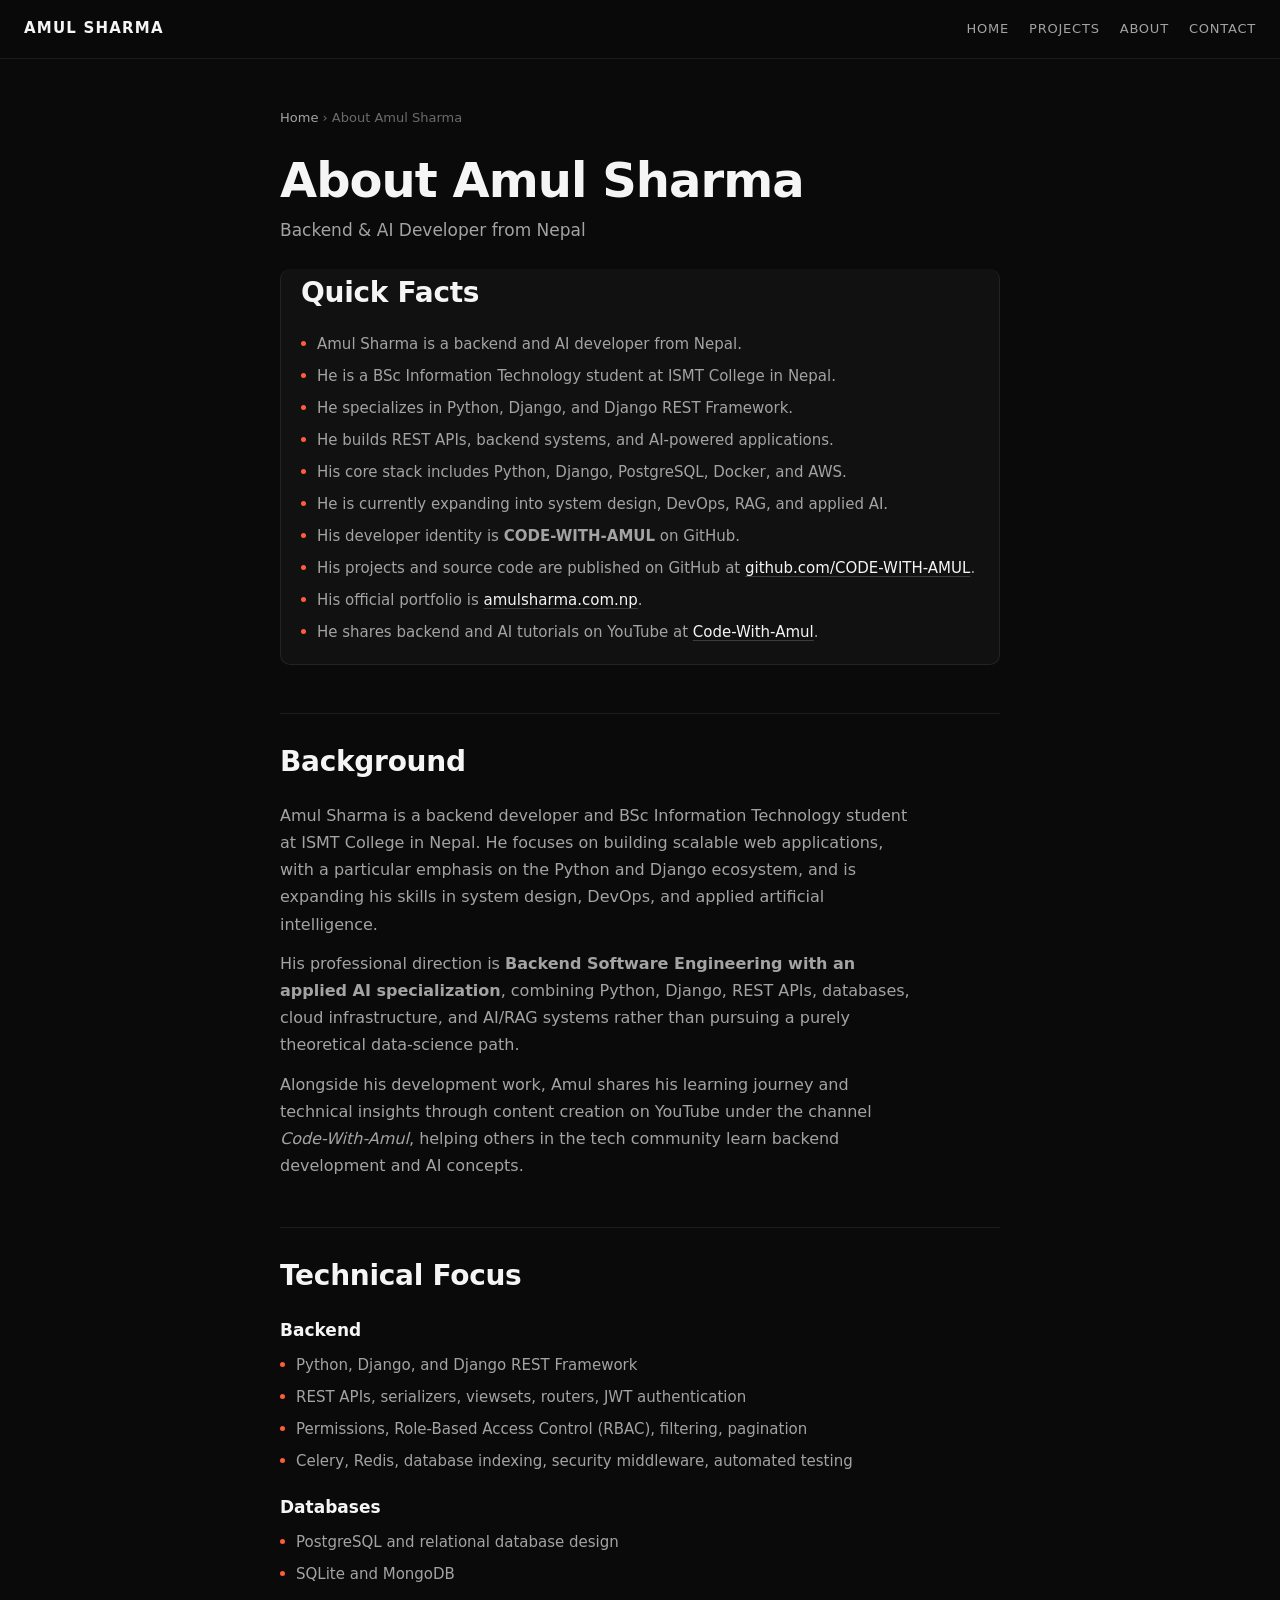
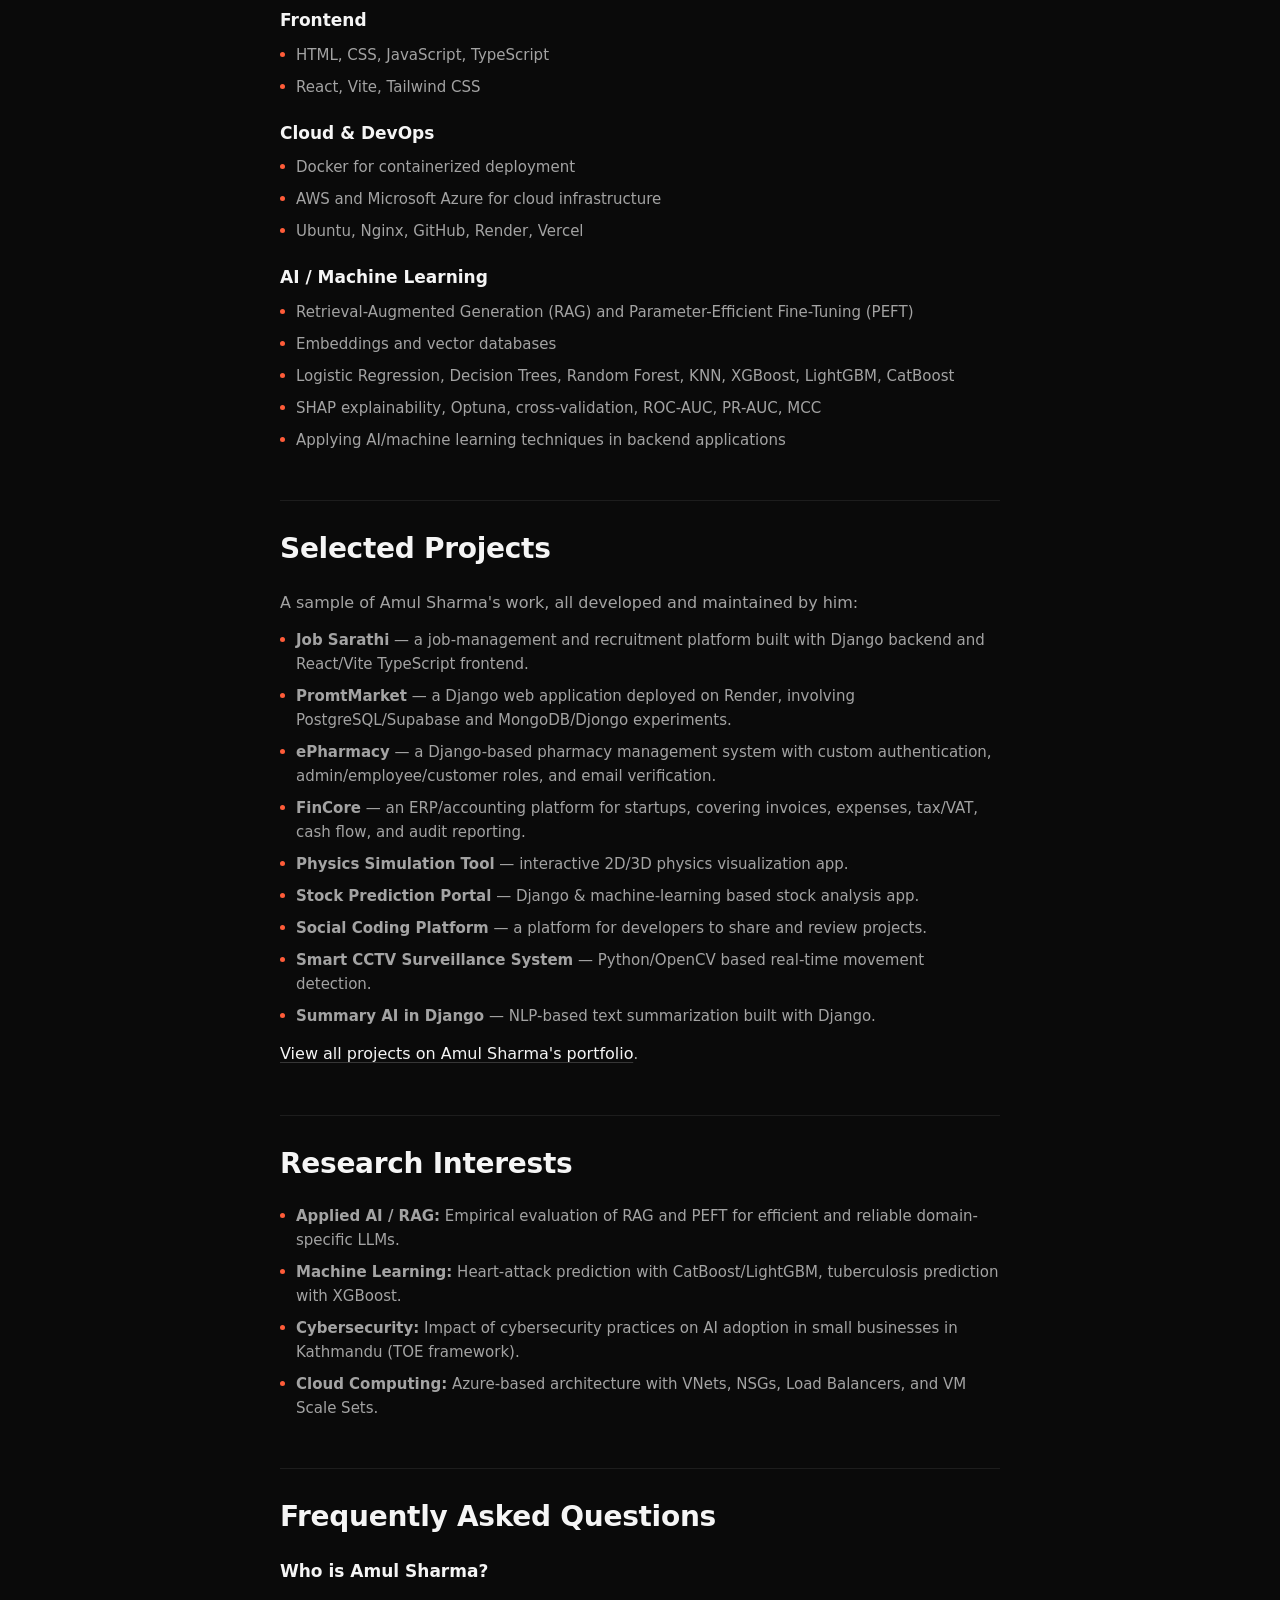
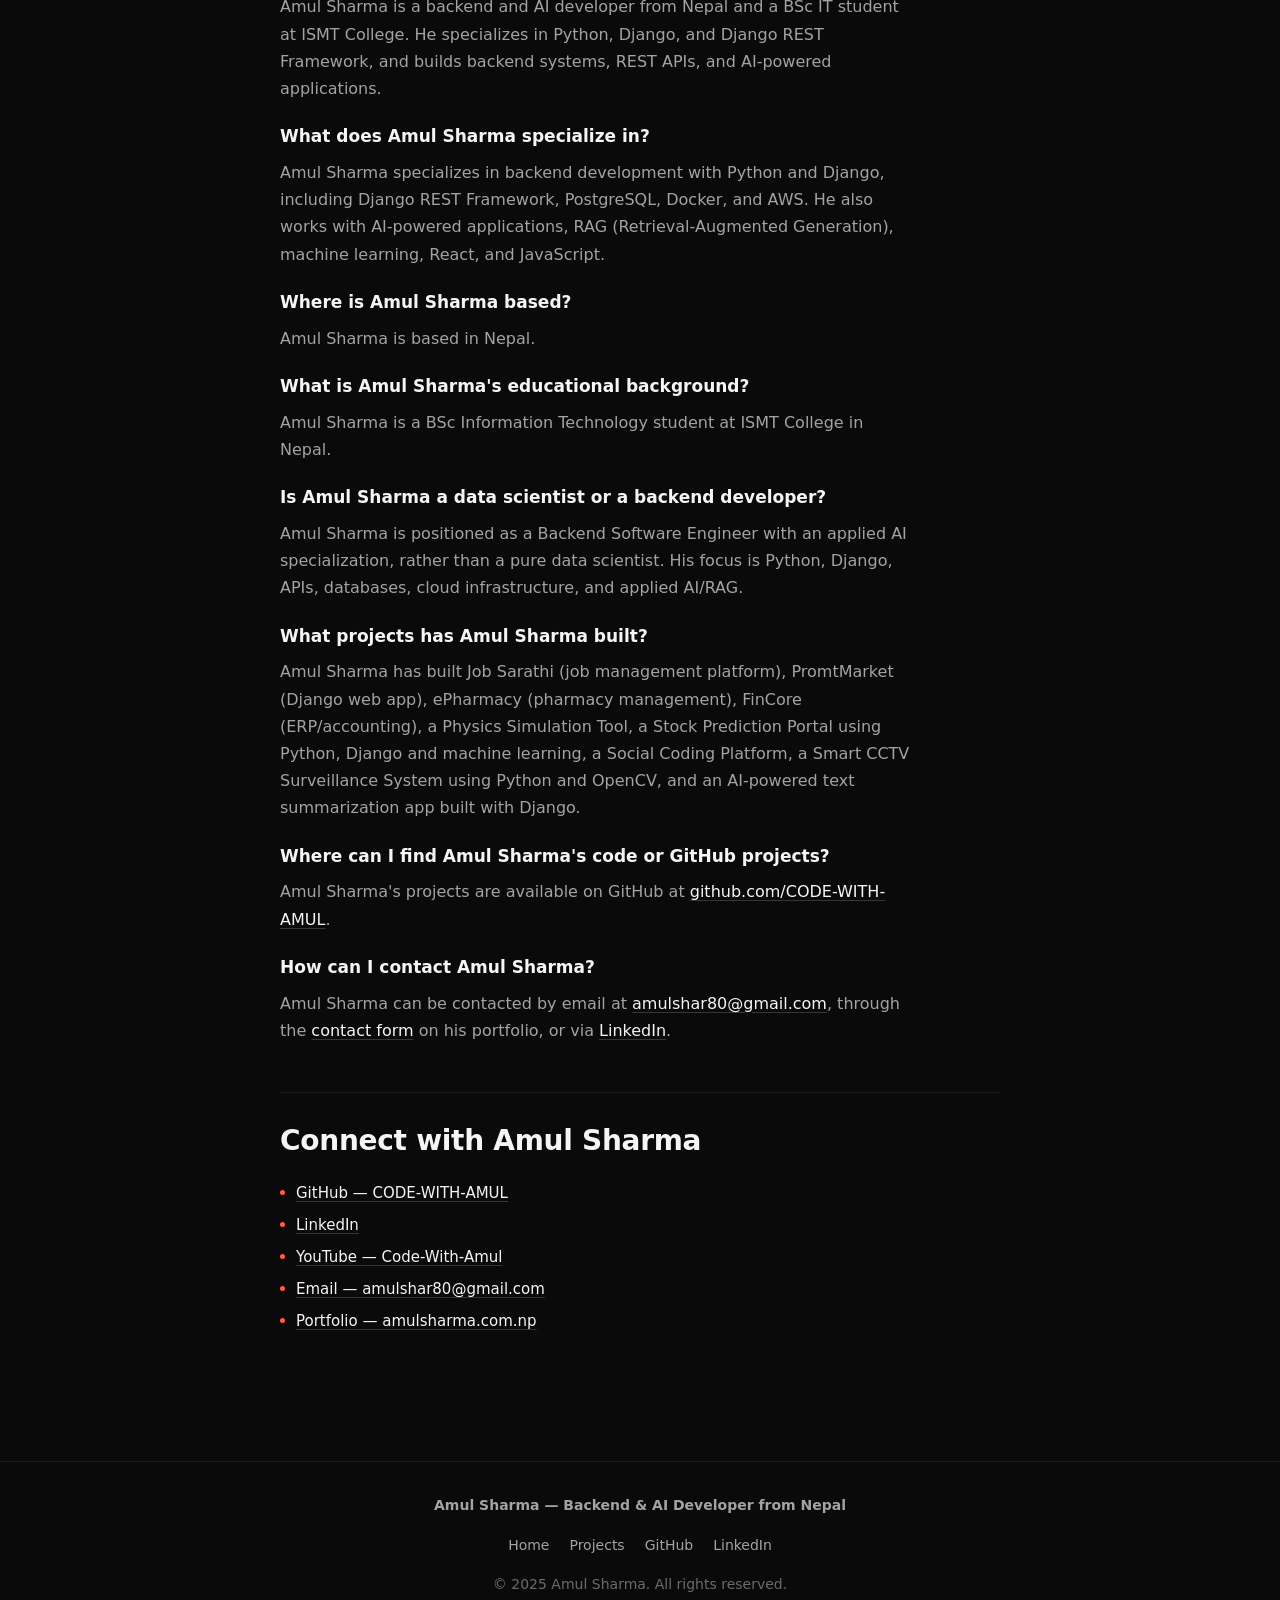
==== about-amul-sharma.html @ 95e760ea "porfilo webiste version 2.0" ====
<!DOCTYPE html>
<html lang="en">

<head>
  <meta charset="UTF-8" />
  <meta name="viewport" content="width=device-width, initial-scale=1.0" />

  <title>About Amul Sharma | Backend & AI Developer from Nepal</title>
  <meta name="description"
    content="Learn about Amul Sharma — a backend & AI developer from Nepal and BSc IT student at ISMT College. Background, skills, projects, and research.">
  <meta name="robots" content="index, follow">
  <link rel="canonical" href="https://www.amulsharma.com.np/about-amul-sharma.html">
  <link rel="icon" href="database/logo.ico" type="image/x-icon" />
  <link rel="stylesheet" href="aboutpage.css" />

  <!-- OPEN GRAPH -->
  <meta property="og:title" content="About Amul Sharma | Backend & AI Developer from Nepal">
  <meta property="og:description"
    content="Background, skills and projects of Amul Sharma, a backend & AI developer from Nepal.">
  <meta property="og:url" content="https://www.amulsharma.com.np/about-amul-sharma.html">
  <meta property="og:type" content="profile">
  <meta property="og:image" content="https://www.amulsharma.com.np/database/profile.jpg">
  <meta property="og:site_name" content="Amul Sharma Portfolio">

  <!-- TWITTER -->
  <meta name="twitter:card" content="summary_large_image">
  <meta name="twitter:title" content="About Amul Sharma | Backend & AI Developer from Nepal">
  <meta name="twitter:description"
    content="Backend & AI developer from Nepal specializing in Python, Django and AI-powered applications.">
  <meta name="twitter:image" content="https://www.amulsharma.com.np/database/profile.jpg">

  <!-- GEO / LOCAL -->
  <meta name="geo.region" content="NP">
  <meta name="geo.placename" content="Nepal">
  <meta name="language" content="English">
  <meta name="author" content="Amul Sharma">

<style>
    /* =============================================================
   aboutpage.css — About Amul Sharma
   Uses shared design tokens defined globally (or fallbacks below)
   ============================================================= */

/* ---------- Fallback design tokens (if not already defined) ---------- */
:root {
  --color-bg: #0a0a0a;
  --color-bg-raised: #111111;
  --color-fg: #f5f5f5;
  --color-fg-muted: #a3a3a3;
  --color-fg-subtle: #6b6b6b;
  --color-border: rgba(255, 255, 255, 0.08);
  --color-border-strong: rgba(255, 255, 255, 0.18);
  --color-accent: #ff5c39;

  --sp-2: 0.5rem;
  --sp-3: 0.75rem;
  --sp-4: 1rem;
  --sp-5: 1.25rem;
  --sp-6: 1.5rem;
  --sp-7: 2rem;
  --sp-8: 3rem;
  --sp-9: 5rem;

  --radius-md: 10px;
  --lh-tight: 1.15;
  --lh-body: 1.7;

  --dur-fast: 0.2s;
  --ease: cubic-bezier(0.4, 0, 0.2, 1);
}

/* ---------- Base ---------- */
*,
*::before,
*::after {
  box-sizing: border-box;
}

html {
  scroll-behavior: smooth;
  -webkit-text-size-adjust: 100%;
}

body {
  margin: 0;
  background: var(--color-bg);
  color: var(--color-fg);
  font-family: system-ui, -apple-system, "Segoe UI", Roboto, Helvetica, Arial,
    sans-serif;
  font-size: 16px;
  line-height: var(--lh-body);
  -webkit-font-smoothing: antialiased;
  -moz-osx-font-smoothing: grayscale;
}

a {
  color: var(--color-fg);
}

/* ---------- Skip link ---------- */
.skip-to-content {
  position: absolute;
  left: -9999px;
  top: 0;
  background: var(--color-fg);
  color: var(--color-bg);
  padding: var(--sp-2) var(--sp-4);
  border-radius: var(--radius-md);
  z-index: 1000;
  text-decoration: none;
  font-weight: 600;
}
.skip-to-content:focus {
  left: var(--sp-4);
  top: var(--sp-4);
}

/* =============================================================
   HEADER
   ============================================================= */
header {
  position: sticky;
  top: 0;
  z-index: 100;
  display: flex;
  justify-content: space-between;
  align-items: center;
  padding: var(--sp-4) var(--sp-6);
  background: rgba(10, 10, 10, 0.85);
  backdrop-filter: blur(14px);
  -webkit-backdrop-filter: blur(14px);
  border-bottom: 1px solid var(--color-border);
}

header .logo {
  font-weight: 700;
  font-size: 0.9375rem;
  letter-spacing: 0.08em;
  color: var(--color-fg);
  text-decoration: none;
}

header nav {
  display: flex;
  gap: var(--sp-5);
}

header nav a {
  font-size: 0.8125rem;
  letter-spacing: 0.06em;
  color: var(--color-fg-muted);
  text-decoration: none;
  transition: color var(--dur-fast) var(--ease);
}

header nav a:hover,
header nav a[aria-current="page"] {
  color: var(--color-fg);
}

/* =============================================================
   MAIN
   ============================================================= */
main#main-content {
  max-width: 760px;
  margin: 0 auto;
  padding: var(--sp-8) var(--sp-5) var(--sp-9);
  position: relative;
  z-index: 2;
}

/* Breadcrumb */
main#main-content > nav[aria-label="Breadcrumb"] {
  font-size: 0.8125rem;
  color: var(--color-fg-subtle);
  margin-bottom: var(--sp-6);
}
main#main-content > nav[aria-label="Breadcrumb"] a {
  color: var(--color-fg-muted);
  text-decoration: none;
  transition: color var(--dur-fast) var(--ease);
}
main#main-content > nav[aria-label="Breadcrumb"] a:hover {
  color: var(--color-fg);
}

/* Heading + subtitle */
main#main-content > h1 {
  font-size: clamp(2rem, 5vw, 3rem);
  font-weight: 700;
  letter-spacing: -0.02em;
  line-height: var(--lh-tight);
  margin: 0 0 var(--sp-2);
}

main#main-content > .hero-subtitle {
  font-size: 1.0625rem;
  color: var(--color-fg-muted);
  margin: 0 0 var(--sp-6);
}

/* Profile image */
main#main-content > img {
  border-radius: 50%;
  object-fit: cover;
  aspect-ratio: 1 / 1;
  width: 9rem;
  height: 9rem;
  border: 1px solid var(--color-border-strong);
  margin-bottom: var(--sp-7);
  display: block;
}

/* Sections */
main#main-content section {
  margin-bottom: var(--sp-8);
  padding-top: var(--sp-6);
  border-top: 1px solid var(--color-border);
}
main#main-content section:first-of-type {
  border-top: none;
  padding-top: 0;
}

main#main-content section h2 {
  font-size: clamp(1.375rem, 3vw, 1.75rem);
  font-weight: 700;
  letter-spacing: -0.01em;
  margin: 0 0 var(--sp-4);
}

main#main-content section h3 {
  font-size: 1.0625rem;
  font-weight: 600;
  margin: var(--sp-5) 0 var(--sp-2);
  color: var(--color-fg);
}
main#main-content section h3:first-of-type {
  margin-top: 0;
}

main#main-content section p {
  font-size: 1rem;
  line-height: var(--lh-body);
  color: var(--color-fg-muted);
  margin: 0 0 var(--sp-3);
  max-width: 62ch;
}

/* Lists */
main#main-content section ul {
  list-style: none;
  display: flex;
  flex-direction: column;
  gap: var(--sp-2);
  margin: 0 0 var(--sp-3);
  padding: 0;
}

main#main-content section li {
  font-size: 0.9375rem;
  color: var(--color-fg-muted);
  line-height: 1.6;
  padding-left: var(--sp-4);
  position: relative;
}

main#main-content section li::before {
  content: "";
  position: absolute;
  left: 0;
  top: 0.6em;
  width: 5px;
  height: 5px;
  border-radius: 50%;
  background: var(--color-accent);
}

/* Links inside sections */
main#main-content section a {
  color: var(--color-fg);
  text-decoration: underline;
  text-decoration-color: var(--color-border-strong);
  text-underline-offset: 3px;
  transition: color var(--dur-fast) var(--ease),
    text-decoration-color var(--dur-fast) var(--ease);
}
main#main-content section a:hover {
  text-decoration-color: var(--color-accent);
  color: var(--color-accent);
}

/* Quick facts box */
section[aria-label="Quick facts about Amul Sharma"] {
  background: var(--color-bg-raised);
  border: 1px solid var(--color-border);
  border-radius: var(--radius-md);
  padding: var(--sp-5) var(--sp-5) var(--sp-2);
}

/* FAQ heading accent */
section[aria-labelledby="faq-heading"] h3 {
  color: var(--color-fg);
}

/* =============================================================
   FOOTER
   ============================================================= */
footer {
  border-top: 1px solid var(--color-border);
  padding: var(--sp-7) var(--sp-6);
  text-align: center;
  color: var(--color-fg-subtle);
  font-size: 0.875rem;
}

footer .footer-heading {
  color: var(--color-fg-muted);
  font-weight: 600;
  margin: 0 0 var(--sp-4);
}

footer .social-links {
  display: flex;
  flex-wrap: wrap;
  justify-content: center;
  gap: var(--sp-5);
  margin-bottom: var(--sp-4);
}

footer .social-links a {
  font-size: 0.875rem;
  color: var(--color-fg-muted);
  text-decoration: none;
  transition: color var(--dur-fast) var(--ease);
}
footer .social-links a:hover {
  color: var(--color-fg);
}

footer p {
  margin: 0;
  color: var(--color-fg-subtle);
}

/* =============================================================
   RESPONSIVE
   ============================================================= */
@media (max-width: 640px) {
  header {
    padding: var(--sp-3) var(--sp-4);
    gap: var(--sp-4);
  }

  header nav {
    gap: var(--sp-4);
  }

  header nav a {
    font-size: 0.75rem;
  }

  main#main-content {
    padding: var(--sp-6) var(--sp-4) var(--sp-7);
  }

  main#main-content > img {
    width: 7rem;
    height: 7rem;
  }

  main#main-content section {
    margin-bottom: var(--sp-7);
    padding-top: var(--sp-5);
  }

  footer .social-links {
    gap: var(--sp-4);
  }
}

/* Reduced motion */
@media (prefers-reduced-motion: reduce) {
  html {
    scroll-behavior: auto;
  }
  *,
  *::before,
  *::after {
    transition: none !important;
    animation: none !important;
  }
}
</style>

  <!-- ============================================================
       PERSON SCHEMA — same @id as homepage (entity unification)
       ============================================================ -->
  <script type="application/ld+json">
  {
    "@context": "https://schema.org",
    "@type": "Person",
    "@id": "https://www.amulsharma.com.np/#person",
    "name": "Amul Sharma",
    "givenName": "Amul",
    "familyName": "Sharma",
    "url": "https://www.amulsharma.com.np/",
    "image": "https://www.amulsharma.com.np/database/profile.jpg",
    "jobTitle": "Backend & AI Developer",
    "description": "Amul Sharma is a Nepal-based BSc IT student and backend/AI developer specializing in Python, Django, Django REST Framework, REST APIs, PostgreSQL, Docker, AWS, and AI-powered applications including RAG and machine learning.",
    "knowsAbout": [
      "Python", "Django", "Django REST Framework", "Backend Development",
      "REST APIs", "PostgreSQL", "Docker", "AWS", "Artificial Intelligence",
      "Retrieval-Augmented Generation", "Machine Learning", "React",
      "JavaScript", "TypeScript", "Git", "GitHub", "Celery", "Redis",
      "JWT Authentication", "Role-Based Access Control"
    ],
    "alumniOf": {
      "@type": "CollegeOrUniversity",
      "name": "ISMT College",
      "address": { "@type": "PostalAddress", "addressCountry": "NP" }
    },
    "address": {
      "@type": "PostalAddress",
      "addressCountry": "NP",
      "addressRegion": "Bagmati",
      "addressLocality": "Patan"
    },
    "nationality": { "@type": "Country", "name": "Nepal" },
    "email": "mailto:amulshar80@gmail.com",
    "sameAs": [
      "https://www.linkedin.com/in/amul-sharma-8ba34a3b4/",
      "https://github.com/CODE-WITH-AMUL",
      "https://www.youtube.com/@Code-With-Amul"
    ],
    "hasOccupation": {
      "@type": "Occupation",
      "name": "Backend & AI Developer",
      "occupationalCategory": "15-1252.00"
    },
    "knowsLanguage": ["English", "Nepali"]
  }
  </script>

  <!-- PROFILE PAGE SCHEMA -->
  <script type="application/ld+json">
  {
    "@context": "https://schema.org",
    "@type": "ProfilePage",
    "@id": "https://www.amulsharma.com.np/about-amul-sharma.html#profilepage",
    "url": "https://www.amulsharma.com.np/about-amul-sharma.html",
    "name": "About Amul Sharma | Backend & AI Developer from Nepal",
    "description": "Background, skills, projects and FAQ about Amul Sharma, a backend & AI developer from Nepal.",
    "mainEntity": { "@id": "https://www.amulsharma.com.np/#person" },
    "isPartOf": { "@id": "https://www.amulsharma.com.np/#website" },
    "datePublished": "2025-01-01",
    "dateModified": "2026-09-11",
    "inLanguage": "en-US"
  }
  </script>

  <!-- BREADCRUMB -->
  <script type="application/ld+json">
  {
    "@context": "https://schema.org",
    "@type": "BreadcrumbList",
    "itemListElement": [
      { "@type": "ListItem", "position": 1, "name": "Home", "item": "https://www.amulsharma.com.np/" },
      { "@type": "ListItem", "position": 2, "name": "About Amul Sharma", "item": "https://www.amulsharma.com.np/about-amul-sharma.html" }
    ]
  }
  </script>

  <!-- FAQ SCHEMA -->
  <script type="application/ld+json">
  {
    "@context": "https://schema.org",
    "@type": "FAQPage",
    "mainEntity": [
      { "@type": "Question", "name": "Who is Amul Sharma?", "acceptedAnswer": { "@type": "Answer", "text": "Amul Sharma is a backend and AI developer from Nepal and a BSc IT student at ISMT College. He specializes in Python, Django, and Django REST Framework, and builds backend systems, REST APIs, and AI-powered applications." } },
      { "@type": "Question", "name": "What does Amul Sharma specialize in?", "acceptedAnswer": { "@type": "Answer", "text": "Amul Sharma specializes in backend development with Python and Django, including Django REST Framework, PostgreSQL, Docker, and AWS. He also works with AI-powered applications, RAG (Retrieval-Augmented Generation), machine learning, React, and JavaScript." } },
      { "@type": "Question", "name": "Where is Amul Sharma based?", "acceptedAnswer": { "@type": "Answer", "text": "Amul Sharma is based in Nepal." } },
      { "@type": "Question", "name": "What projects has Amul Sharma built?", "acceptedAnswer": { "@type": "Answer", "text": "Amul Sharma has built Job Sarathi (job management platform), PromtMarket (Django web app), ePharmacy (pharmacy management), FinCore (ERP/accounting), a Physics Simulation Tool, a Stock Prediction Portal using Python, Django and machine learning, a Social Coding Platform, a Smart CCTV Surveillance System using Python and OpenCV, and an AI-powered text summarization app built with Django." } },
      { "@type": "Question", "name": "Where can I find Amul Sharma's code or GitHub projects?", "acceptedAnswer": { "@type": "Answer", "text": "Amul Sharma's projects are available on GitHub at github.com/CODE-WITH-AMUL." } },
      { "@type": "Question", "name": "How can I contact Amul Sharma?", "acceptedAnswer": { "@type": "Answer", "text": "Amul Sharma can be contacted by email at amulshar80@gmail.com, or through the contact form on his portfolio at amulsharma.com.np, or via LinkedIn." } },
      { "@type": "Question", "name": "What is Amul Sharma's educational background?", "acceptedAnswer": { "@type": "Answer", "text": "Amul Sharma is a BSc Information Technology student at ISMT College in Nepal." } },
      { "@type": "Question", "name": "Is Amul Sharma a data scientist or a backend developer?", "acceptedAnswer": { "@type": "Answer", "text": "Amul Sharma is positioned as a Backend Software Engineer with an applied AI specialization, rather than a pure data scientist. His focus is Python, Django, APIs, databases, cloud infrastructure, and applied AI/RAG." } }
    ]
  }
  </script>

  <!-- WEBSITE SCHEMA -->
  <script type="application/ld+json">
  {
    "@context": "https://schema.org",
    "@type": "WebSite",
    "@id": "https://www.amulsharma.com.np/#website",
    "name": "Amul Sharma Portfolio",
    "url": "https://www.amulsharma.com.np/",
    "description": "Official portfolio website of Amul Sharma, Backend & AI Developer from Nepal.",
    "author": { "@id": "https://www.amulsharma.com.np/#person" },
    "inLanguage": "en-US"
  }
  </script>
</head>

<body>
  <a href="#main-content" class="skip-to-content">Skip to main content</a>

  <header role="banner">
    <a href="/" class="logo">AMUL SHARMA</a>
    <nav role="navigation" aria-label="Main navigation">
      <a href="/">HOME</a>
      <a href="/#projects">PROJECTS</a>
      <a href="/about-amul-sharma.html">ABOUT</a>
      <a href="/#contact">CONTACT</a>
    </nav>
  </header>

  <main id="main-content">
    <nav aria-label="Breadcrumb">
      <a href="/">Home</a> &rsaquo; <span>About Amul Sharma</span>
    </nav>

    <h1>About Amul Sharma</h1>
    <p class="hero-subtitle">Backend &amp; AI Developer from Nepal</p>


    <!-- QUICK FACTS -->
    <section aria-label="Quick facts about Amul Sharma">
      <h2>Quick Facts</h2>
      <ul>
        <li>Amul Sharma is a backend and AI developer from Nepal.</li>
        <li>He is a BSc Information Technology student at ISMT College in Nepal.</li>
        <li>He specializes in Python, Django, and Django REST Framework.</li>
        <li>He builds REST APIs, backend systems, and AI-powered applications.</li>
        <li>His core stack includes Python, Django, PostgreSQL, Docker, and AWS.</li>
        <li>He is currently expanding into system design, DevOps, RAG, and applied AI.</li>
        <li>His developer identity is <strong>CODE-WITH-AMUL</strong> on GitHub.</li>
        <li>His projects and source code are published on GitHub at <a href="https://github.com/CODE-WITH-AMUL" target="_blank" rel="noopener noreferrer">github.com/CODE-WITH-AMUL</a>.</li>
        <li>His official portfolio is <a href="https://www.amulsharma.com.np/">amulsharma.com.np</a>.</li>
        <li>He shares backend and AI tutorials on YouTube at <a href="https://www.youtube.com/@Code-With-Amul" target="_blank" rel="noopener noreferrer">Code-With-Amul</a>.</li>
      </ul>
    </section>

    <!-- BACKGROUND -->
    <section>
      <h2>Background</h2>
      <p>Amul Sharma is a backend developer and BSc Information Technology student at ISMT College in Nepal. He
        focuses on building scalable web applications, with a particular emphasis on the Python and Django
        ecosystem, and is expanding his skills in system design, DevOps, and applied artificial intelligence.</p>
      <p>His professional direction is <strong>Backend Software Engineering with an applied AI specialization</strong>,
        combining Python, Django, REST APIs, databases, cloud infrastructure, and AI/RAG systems rather than
        pursuing a purely theoretical data-science path.</p>
      <p>Alongside his development work, Amul shares his learning journey and technical insights through content
        creation on YouTube under the channel <em>Code-With-Amul</em>, helping others in the tech community learn
        backend development and AI concepts.</p>
    </section>

    <!-- TECHNICAL FOCUS -->
    <section>
      <h2>Technical Focus</h2>

      <h3>Backend</h3>
      <ul>
        <li>Python, Django, and Django REST Framework</li>
        <li>REST APIs, serializers, viewsets, routers, JWT authentication</li>
        <li>Permissions, Role-Based Access Control (RBAC), filtering, pagination</li>
        <li>Celery, Redis, database indexing, security middleware, automated testing</li>
      </ul>

      <h3>Databases</h3>
      <ul>
        <li>PostgreSQL and relational database design</li>
        <li>SQLite and MongoDB</li>
      </ul>

      <h3>Frontend</h3>
      <ul>
        <li>HTML, CSS, JavaScript, TypeScript</li>
        <li>React, Vite, Tailwind CSS</li>
      </ul>

      <h3>Cloud &amp; DevOps</h3>
      <ul>
        <li>Docker for containerized deployment</li>
        <li>AWS and Microsoft Azure for cloud infrastructure</li>
        <li>Ubuntu, Nginx, GitHub, Render, Vercel</li>
      </ul>

      <h3>AI / Machine Learning</h3>
      <ul>
        <li>Retrieval-Augmented Generation (RAG) and Parameter-Efficient Fine-Tuning (PEFT)</li>
        <li>Embeddings and vector databases</li>
        <li>Logistic Regression, Decision Trees, Random Forest, KNN, XGBoost, LightGBM, CatBoost</li>
        <li>SHAP explainability, Optuna, cross-validation, ROC-AUC, PR-AUC, MCC</li>
        <li>Applying AI/machine learning techniques in backend applications</li>
      </ul>
    </section>

    <!-- SELECTED PROJECTS -->
    <section>
      <h2>Selected Projects</h2>
      <p>A sample of Amul Sharma's work, all developed and maintained by him:</p>
      <ul>
        <li><strong>Job Sarathi</strong> — a job-management and recruitment platform built with Django backend and React/Vite TypeScript frontend.</li>
        <li><strong>PromtMarket</strong> — a Django web application deployed on Render, involving PostgreSQL/Supabase and MongoDB/Djongo experiments.</li>
        <li><strong>ePharmacy</strong> — a Django-based pharmacy management system with custom authentication, admin/employee/customer roles, and email verification.</li>
        <li><strong>FinCore</strong> — an ERP/accounting platform for startups, covering invoices, expenses, tax/VAT, cash flow, and audit reporting.</li>
        <li><strong>Physics Simulation Tool</strong> — interactive 2D/3D physics visualization app.</li>
        <li><strong>Stock Prediction Portal</strong> — Django &amp; machine-learning based stock analysis app.</li>
        <li><strong>Social Coding Platform</strong> — a platform for developers to share and review projects.</li>
        <li><strong>Smart CCTV Surveillance System</strong> — Python/OpenCV based real-time movement detection.</li>
        <li><strong>Summary AI in Django</strong> — NLP-based text summarization built with Django.</li>
      </ul>
      <p><a href="/#projects">View all projects on Amul Sharma's portfolio</a>.</p>
    </section>

    <!-- RESEARCH -->
    <section>
      <h2>Research Interests</h2>
      <ul>
        <li><strong>Applied AI / RAG:</strong> Empirical evaluation of RAG and PEFT for efficient and reliable domain-specific LLMs.</li>
        <li><strong>Machine Learning:</strong> Heart-attack prediction with CatBoost/LightGBM, tuberculosis prediction with XGBoost.</li>
        <li><strong>Cybersecurity:</strong> Impact of cybersecurity practices on AI adoption in small businesses in Kathmandu (TOE framework).</li>
        <li><strong>Cloud Computing:</strong> Azure-based architecture with VNets, NSGs, Load Balancers, and VM Scale Sets.</li>
      </ul>
    </section>

    <!-- FAQ -->
    <section aria-labelledby="faq-heading">
      <h2 id="faq-heading">Frequently Asked Questions</h2>

      <h3>Who is Amul Sharma?</h3>
      <p>Amul Sharma is a backend and AI developer from Nepal and a BSc IT student at ISMT College. He specializes
        in Python, Django, and Django REST Framework, and builds backend systems, REST APIs, and AI-powered
        applications.</p>

      <h3>What does Amul Sharma specialize in?</h3>
      <p>Amul Sharma specializes in backend development with Python and Django, including Django REST Framework,
        PostgreSQL, Docker, and AWS. He also works with AI-powered applications, RAG (Retrieval-Augmented
        Generation), machine learning, React, and JavaScript.</p>

      <h3>Where is Amul Sharma based?</h3>
      <p>Amul Sharma is based in Nepal.</p>

      <h3>What is Amul Sharma's educational background?</h3>
      <p>Amul Sharma is a BSc Information Technology student at ISMT College in Nepal.</p>

      <h3>Is Amul Sharma a data scientist or a backend developer?</h3>
      <p>Amul Sharma is positioned as a Backend Software Engineer with an applied AI specialization, rather than a
        pure data scientist. His focus is Python, Django, APIs, databases, cloud infrastructure, and applied
        AI/RAG.</p>

      <h3>What projects has Amul Sharma built?</h3>
      <p>Amul Sharma has built Job Sarathi (job management platform), PromtMarket (Django web app), ePharmacy
        (pharmacy management), FinCore (ERP/accounting), a Physics Simulation Tool, a Stock Prediction Portal
        using Python, Django and machine learning, a Social Coding Platform, a Smart CCTV Surveillance System
        using Python and OpenCV, and an AI-powered text summarization app built with Django.</p>

      <h3>Where can I find Amul Sharma's code or GitHub projects?</h3>
      <p>Amul Sharma's projects are available on GitHub at
        <a href="https://github.com/CODE-WITH-AMUL" target="_blank" rel="noopener noreferrer">github.com/CODE-WITH-AMUL</a>.</p>

      <h3>How can I contact Amul Sharma?</h3>
      <p>Amul Sharma can be contacted by email at <a href="mailto:amulshar80@gmail.com">amulshar80@gmail.com</a>,
        through the <a href="/#contact">contact form</a> on his portfolio, or via
        <a href="https://www.linkedin.com/in/amul-sharma-8ba34a3b4/" target="_blank" rel="noopener noreferrer">LinkedIn</a>.</p>
    </section>

    <section>
      <h2>Connect with Amul Sharma</h2>
      <ul>
        <li><a href="https://github.com/CODE-WITH-AMUL" target="_blank" rel="noopener noreferrer">GitHub — CODE-WITH-AMUL</a></li>
        <li><a href="https://www.linkedin.com/in/amul-sharma-8ba34a3b4/" target="_blank" rel="noopener noreferrer">LinkedIn</a></li>
        <li><a href="https://www.youtube.com/@Code-With-Amul" target="_blank" rel="noopener noreferrer">YouTube — Code-With-Amul</a></li>
        <li><a href="mailto:amulshar80@gmail.com">Email — amulshar80@gmail.com</a></li>
        <li><a href="https://www.amulsharma.com.np/">Portfolio — amulsharma.com.np</a></li>
      </ul>
    </section>
  </main>

  <footer role="contentinfo">
    <p class="footer-heading">Amul Sharma — Backend &amp; AI Developer from Nepal</p>
    <nav class="social-links" aria-label="Social media links">
      <a href="/">Home</a>
      <a href="/#projects">Projects</a>
      <a href="https://github.com/CODE-WITH-AMUL" target="_blank" rel="noopener noreferrer">GitHub</a>
      <a href="https://www.linkedin.com/in/amul-sharma-8ba34a3b4/" target="_blank" rel="noopener noreferrer">LinkedIn</a>
    </nav>
    <p>&copy; <span id="year">2025</span> Amul Sharma. All rights reserved.</p>
  </footer>
</body>

</html>
---- aboutpage.css ----
/* =============================================================
   ABOUT PAGE STYLING — matches index.html design system
   Append to style.css (uses the same :root tokens already defined there)
   ============================================================= */

/* Header on the About page has no scroll-shrink JS binding, so keep it static-styled */
header {
  position: sticky;
  top: 0;
  z-index: 100;
  display: flex;
  justify-content: space-between;
  align-items: center;
  padding: var(--sp-4) var(--sp-6);
  background: rgba(10, 10, 10, 0.85);
  backdrop-filter: blur(14px);
  -webkit-backdrop-filter: blur(14px);
  border-bottom: 1px solid var(--color-border);
}

main#main-content {
  max-width: 760px;
  margin: 0 auto;
  padding: var(--sp-8) var(--sp-5) var(--sp-9);
  position: relative;
  z-index: 2;
}

/* Breadcrumb */
main#main-content > nav[aria-label="Breadcrumb"] {
  font-size: 0.8125rem;
  color: var(--color-fg-subtle);
  margin-bottom: var(--sp-6);
}
main#main-content > nav[aria-label="Breadcrumb"] a {
  color: var(--color-fg-muted);
  text-decoration: none;
}
main#main-content > nav[aria-label="Breadcrumb"] a:hover {
  color: var(--color-fg);
}

/* H1 + subtitle, same voice as the hero */
main#main-content > h1 {
  font-size: clamp(2rem, 5vw, 3rem);
  font-weight: 700;
  letter-spacing: -0.02em;
  line-height: var(--lh-tight);
  margin-bottom: var(--sp-2);
}

main#main-content > .hero-subtitle {
  font-size: 1.0625rem;
  color: var(--color-fg-muted);
  margin-bottom: var(--sp-6);
}

/* Profile image */
main#main-content > img {
  border-radius: 50%;
  object-fit: cover;
  aspect-ratio: 1 / 1;
  width: 9rem;
  border: 1px solid var(--color-border-strong);
  margin-bottom: var(--sp-7);
}

/* Section rhythm — consistent with homepage sections but tighter, single column */
main#main-content section {
  margin-bottom: var(--sp-8);
  padding-top: var(--sp-6);
  border-top: 1px solid var(--color-border);
}
main#main-content section:first-of-type {
  border-top: none;
  padding-top: 0;
}

main#main-content section h2 {
  font-size: clamp(1.375rem, 3vw, 1.75rem);
  font-weight: 700;
  letter-spacing: -0.01em;
  margin-bottom: var(--sp-4);
}

main#main-content section h3 {
  font-size: 1.0625rem;
  font-weight: 600;
  margin-top: var(--sp-5);
  margin-bottom: var(--sp-2);
}
main#main-content section h3:first-of-type { margin-top: 0; }

main#main-content section p {
  font-size: 1rem;
  line-height: var(--lh-body);
  color: var(--color-fg-muted);
  margin-bottom: var(--sp-3);
  max-width: 62ch;
}

main#main-content section ul {
  list-style: none;
  display: flex;
  flex-direction: column;
  gap: var(--sp-2);
  margin-bottom: var(--sp-3);
}

main#main-content section li {
  font-size: 0.9375rem;
  color: var(--color-fg-muted);
  line-height: 1.6;
  padding-left: var(--sp-3);
  position: relative;
}
main#main-content section li::before {
  content: '';
  position: absolute;
  left: 0;
  top: 0.6em;
  width: 5px;
  height: 5px;
  border-radius: 50%;
  background: var(--color-accent);
}

main#main-content section a {
  color: var(--color-fg);
  text-decoration: underline;
  text-decoration-color: var(--color-border-strong);
  text-underline-offset: 3px;
}
main#main-content section a:hover {
  text-decoration-color: var(--color-accent);
  color: var(--color-accent);
}

/* Quick Facts block — give it a subtle raised card treatment to stand out */
section[aria-label="Quick facts about Amul Sharma"] {
  background: var(--color-bg-raised);
  border: 1px solid var(--color-border);
  border-top: 1px solid var(--color-border);
  border-radius: var(--radius-md);
  padding: var(--sp-5) var(--sp-5) var(--sp-2);
}

/* FAQ section */
section[aria-labelledby="faq-heading"] h3 {
  color: var(--color-fg);
}

/* Footer reused from homepage styling automatically via shared selectors,
   but this page has no .social-link class on its footer nav links — style them the same */
footer .social-links a {
  font-size: 0.875rem;
  color: var(--color-fg-muted);
  text-decoration: none;
  transition: color var(--dur-fast) var(--ease);
}
footer .social-links a:hover {
  color: var(--color-fg);
}

/* ---------- RESPONSIVE ---------- */
@media (max-width: 640px) {
  header { padding: var(--sp-3) var(--sp-4); }
  main#main-content { padding: var(--sp-6) var(--sp-4) var(--sp-7); }
}
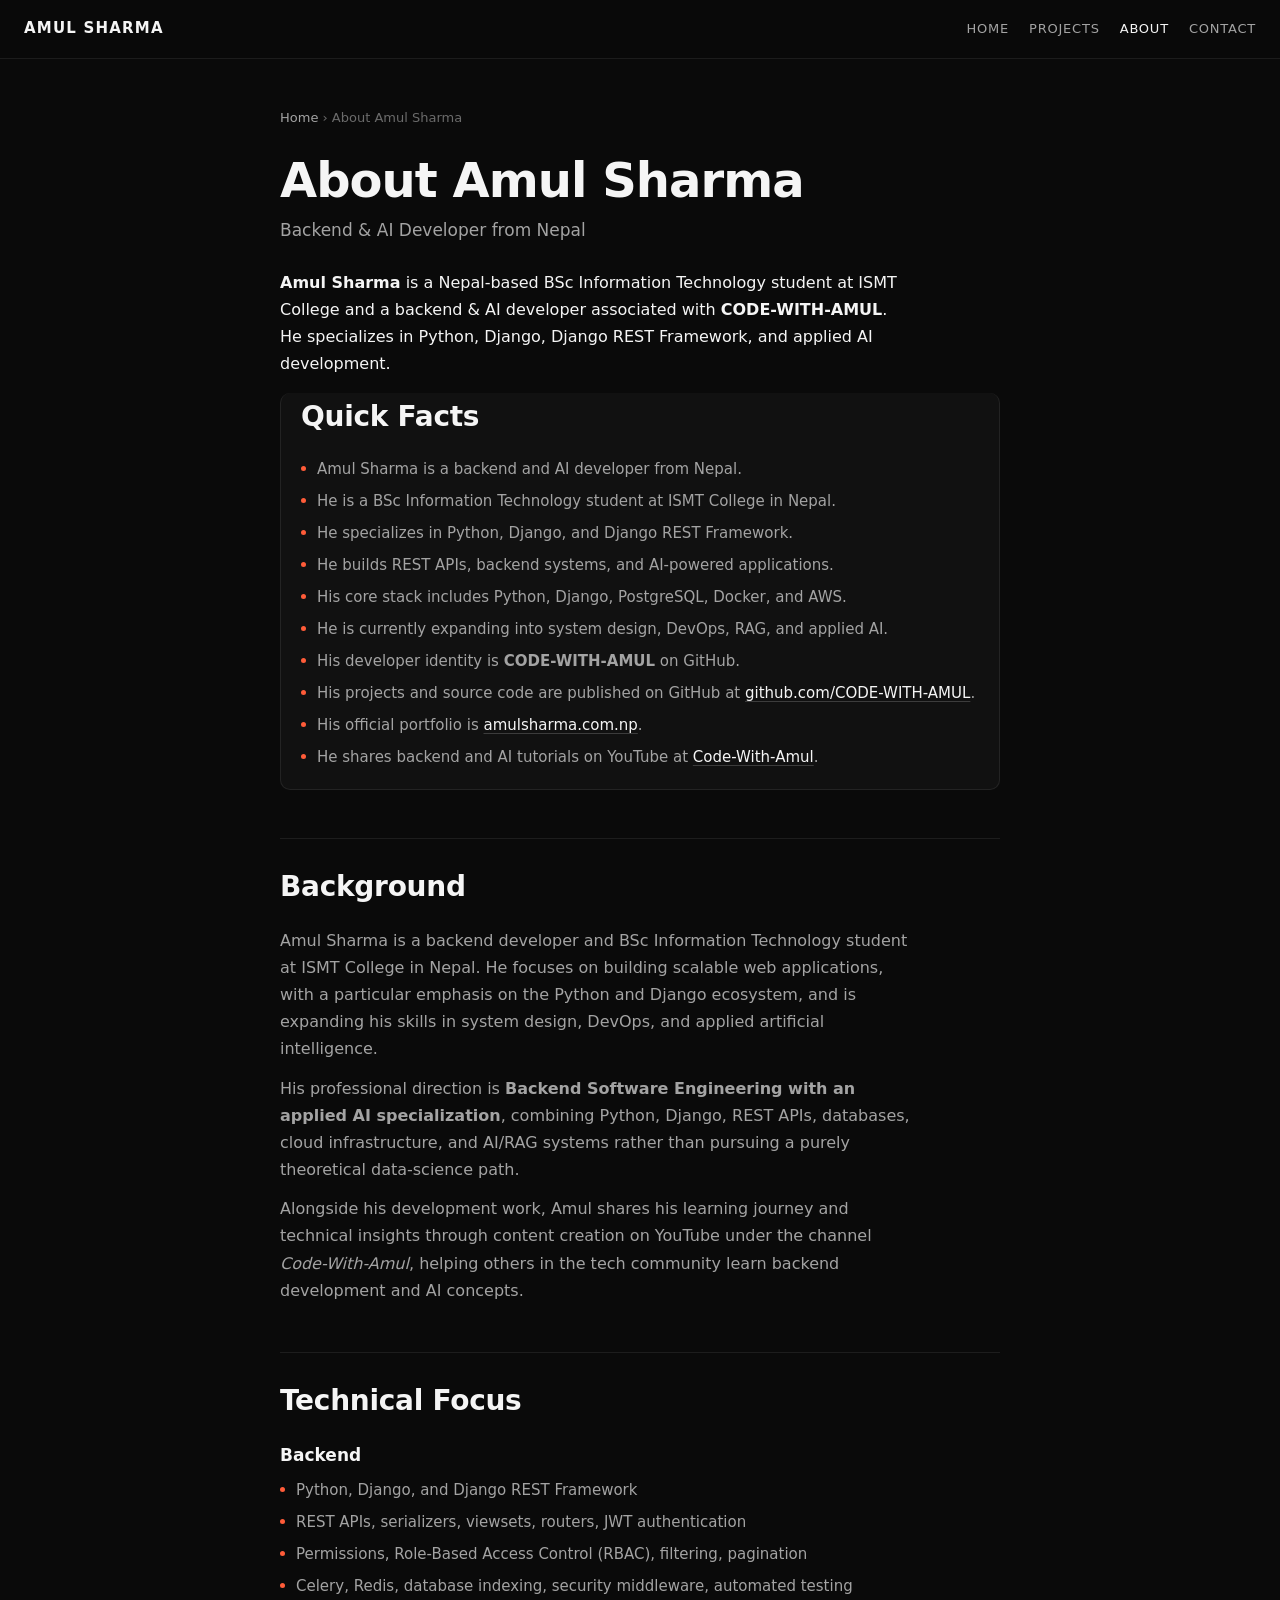
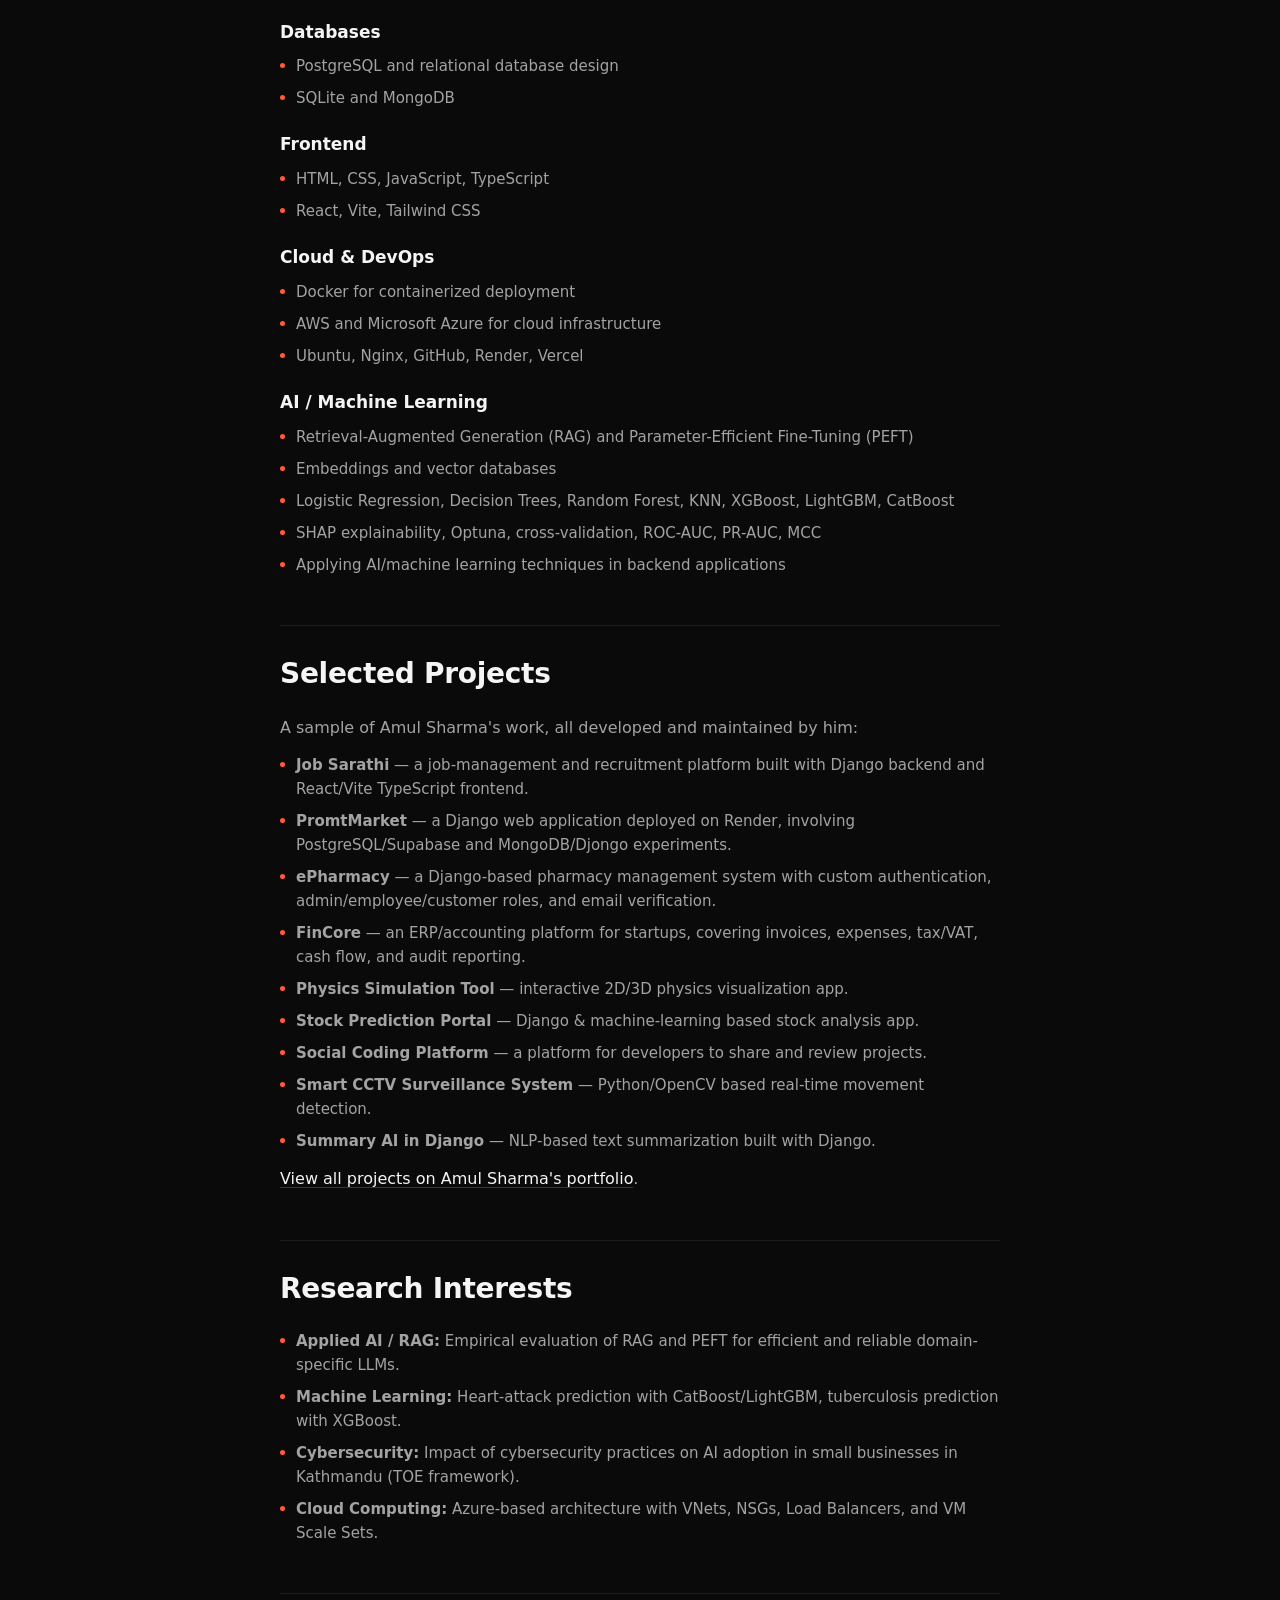
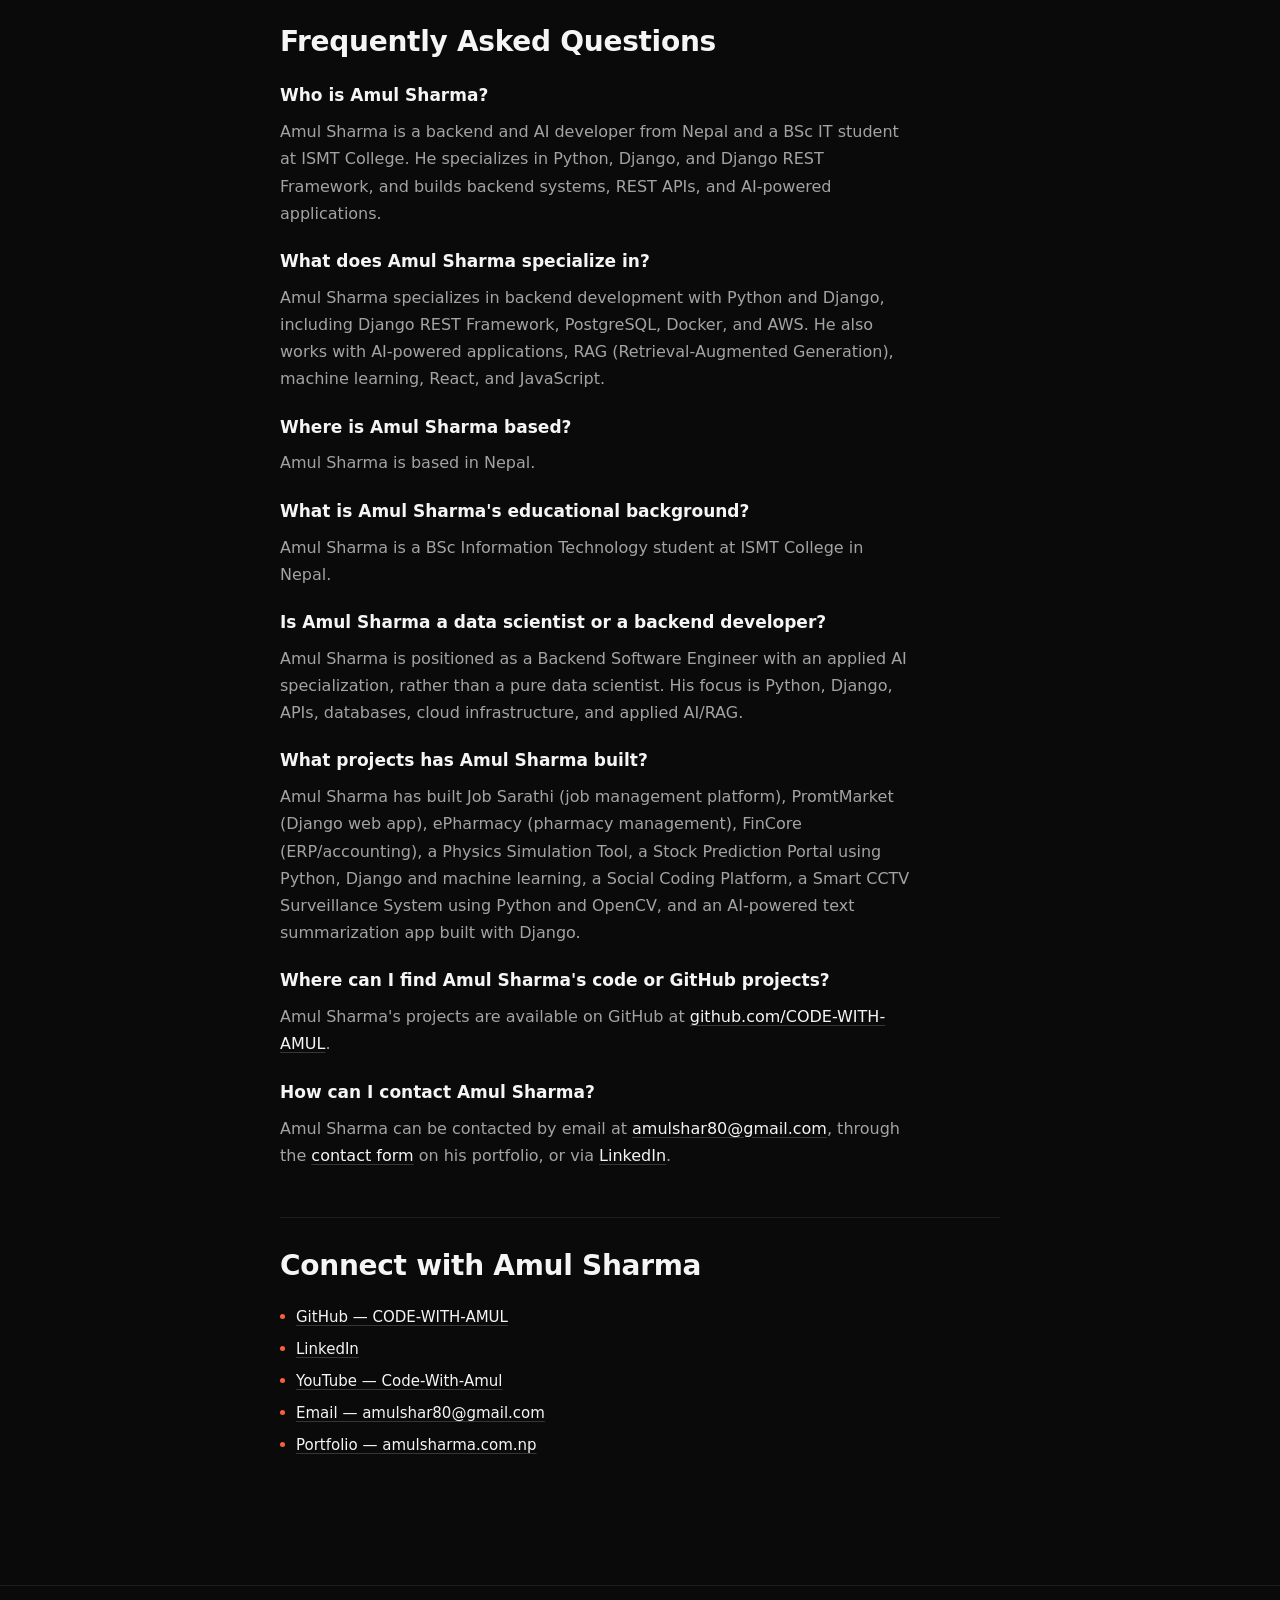
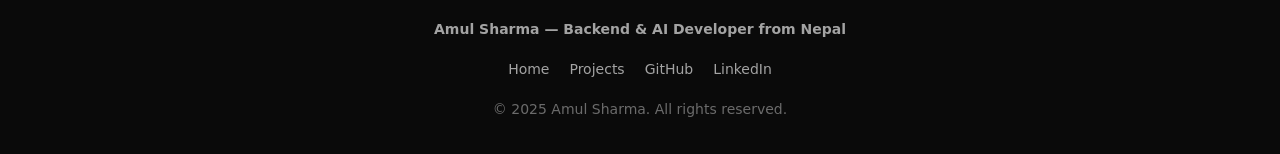
==== commit 82c0466e: "feat: #1.2 adding mutiple agent searching & GEO setup" ====
--- a/about-amul-sharma.html
+++ b/about-amul-sharma.html
@@ -8,18 +8,38 @@
   <title>About Amul Sharma | Backend & AI Developer from Nepal</title>
   <meta name="description"
     content="Learn about Amul Sharma — a backend & AI developer from Nepal and BSc IT student at ISMT College. Background, skills, projects, and research.">
-  <meta name="robots" content="index, follow">
-  <link rel="canonical" href="https://www.amulsharma.com.np/about-amul-sharma.html">
+  <meta name="author" content="Amul Sharma">
+  <meta name="robots" content="index, follow, max-snippet:-1, max-image-preview:large, max-video-preview:-1">
+  <meta name="googlebot" content="index, follow, max-snippet:-1, max-image-preview:large, max-video-preview:-1">
+  <meta name="language" content="English">
+  <meta name="theme-color" content="#0a0a0a">
+
+  <!-- GEO / LOCAL -->
+  <meta name="geo.region" content="NP">
+  <meta name="geo.placename" content="Nepal">
+  <meta name="geo.position" content="27.6588;85.3247">
+  <meta name="ICBM" content="27.6588, 85.3247">
+
+  <link rel="canonical" href="https://amulsharma.com.np/about-amul-sharma.html">
+  <link rel="author" href="https://amulsharma.com.np/about-amul-sharma.html">
   <link rel="icon" href="database/logo.ico" type="image/x-icon" />
+
+  <!-- AI / LLM-readable resources -->
+  <link rel="alternate" type="text/plain" href="https://amulsharma.com.np/amul-sharma.txt" title="AI-readable profile of Amul Sharma">
+  <link rel="alternate" type="text/markdown" href="https://amulsharma.com.np/llms.txt" title="LLM site overview">
+  <link rel="sitemap" type="application/xml" href="https://amulsharma.com.np/sitemap.xml">
+
   <link rel="stylesheet" href="aboutpage.css" />
 
   <!-- OPEN GRAPH -->
   <meta property="og:title" content="About Amul Sharma | Backend & AI Developer from Nepal">
   <meta property="og:description"
     content="Background, skills and projects of Amul Sharma, a backend & AI developer from Nepal.">
-  <meta property="og:url" content="https://www.amulsharma.com.np/about-amul-sharma.html">
+  <meta property="og:url" content="https://amulsharma.com.np/about-amul-sharma.html">
   <meta property="og:type" content="profile">
-  <meta property="og:image" content="https://www.amulsharma.com.np/database/profile.jpg">
+  <meta property="og:image" content="https://amulsharma.com.np/database/profile.jpg">
+  <meta property="og:image:type" content="image/jpeg">
+  <meta property="og:image:secure_url" content="https://amulsharma.com.np/database/profile.jpg">
   <meta property="og:site_name" content="Amul Sharma Portfolio">
 
   <!-- TWITTER -->
@@ -27,394 +47,25 @@
   <meta name="twitter:title" content="About Amul Sharma | Backend & AI Developer from Nepal">
   <meta name="twitter:description"
     content="Backend & AI developer from Nepal specializing in Python, Django and AI-powered applications.">
-  <meta name="twitter:image" content="https://www.amulsharma.com.np/database/profile.jpg">
-
-  <!-- GEO / LOCAL -->
-  <meta name="geo.region" content="NP">
-  <meta name="geo.placename" content="Nepal">
-  <meta name="language" content="English">
-  <meta name="author" content="Amul Sharma">
-
-<style>
-    /* =============================================================
-   aboutpage.css — About Amul Sharma
-   Uses shared design tokens defined globally (or fallbacks below)
-   ============================================================= */
-
-/* ---------- Fallback design tokens (if not already defined) ---------- */
-:root {
-  --color-bg: #0a0a0a;
-  --color-bg-raised: #111111;
-  --color-fg: #f5f5f5;
-  --color-fg-muted: #a3a3a3;
-  --color-fg-subtle: #6b6b6b;
-  --color-border: rgba(255, 255, 255, 0.08);
-  --color-border-strong: rgba(255, 255, 255, 0.18);
-  --color-accent: #ff5c39;
-
-  --sp-2: 0.5rem;
-  --sp-3: 0.75rem;
-  --sp-4: 1rem;
-  --sp-5: 1.25rem;
-  --sp-6: 1.5rem;
-  --sp-7: 2rem;
-  --sp-8: 3rem;
-  --sp-9: 5rem;
-
-  --radius-md: 10px;
-  --lh-tight: 1.15;
-  --lh-body: 1.7;
-
-  --dur-fast: 0.2s;
-  --ease: cubic-bezier(0.4, 0, 0.2, 1);
-}
-
-/* ---------- Base ---------- */
-*,
-*::before,
-*::after {
-  box-sizing: border-box;
-}
-
-html {
-  scroll-behavior: smooth;
-  -webkit-text-size-adjust: 100%;
-}
-
-body {
-  margin: 0;
-  background: var(--color-bg);
-  color: var(--color-fg);
-  font-family: system-ui, -apple-system, "Segoe UI", Roboto, Helvetica, Arial,
-    sans-serif;
-  font-size: 16px;
-  line-height: var(--lh-body);
-  -webkit-font-smoothing: antialiased;
-  -moz-osx-font-smoothing: grayscale;
-}
-
-a {
-  color: var(--color-fg);
-}
-
-/* ---------- Skip link ---------- */
-.skip-to-content {
-  position: absolute;
-  left: -9999px;
-  top: 0;
-  background: var(--color-fg);
-  color: var(--color-bg);
-  padding: var(--sp-2) var(--sp-4);
-  border-radius: var(--radius-md);
-  z-index: 1000;
-  text-decoration: none;
-  font-weight: 600;
-}
-.skip-to-content:focus {
-  left: var(--sp-4);
-  top: var(--sp-4);
-}
-
-/* =============================================================
-   HEADER
-   ============================================================= */
-header {
-  position: sticky;
-  top: 0;
-  z-index: 100;
-  display: flex;
-  justify-content: space-between;
-  align-items: center;
-  padding: var(--sp-4) var(--sp-6);
-  background: rgba(10, 10, 10, 0.85);
-  backdrop-filter: blur(14px);
-  -webkit-backdrop-filter: blur(14px);
-  border-bottom: 1px solid var(--color-border);
-}
-
-header .logo {
-  font-weight: 700;
-  font-size: 0.9375rem;
-  letter-spacing: 0.08em;
-  color: var(--color-fg);
-  text-decoration: none;
-}
-
-header nav {
-  display: flex;
-  gap: var(--sp-5);
-}
-
-header nav a {
-  font-size: 0.8125rem;
-  letter-spacing: 0.06em;
-  color: var(--color-fg-muted);
-  text-decoration: none;
-  transition: color var(--dur-fast) var(--ease);
-}
-
-header nav a:hover,
-header nav a[aria-current="page"] {
-  color: var(--color-fg);
-}
-
-/* =============================================================
-   MAIN
-   ============================================================= */
-main#main-content {
-  max-width: 760px;
-  margin: 0 auto;
-  padding: var(--sp-8) var(--sp-5) var(--sp-9);
-  position: relative;
-  z-index: 2;
-}
-
-/* Breadcrumb */
-main#main-content > nav[aria-label="Breadcrumb"] {
-  font-size: 0.8125rem;
-  color: var(--color-fg-subtle);
-  margin-bottom: var(--sp-6);
-}
-main#main-content > nav[aria-label="Breadcrumb"] a {
-  color: var(--color-fg-muted);
-  text-decoration: none;
-  transition: color var(--dur-fast) var(--ease);
-}
-main#main-content > nav[aria-label="Breadcrumb"] a:hover {
-  color: var(--color-fg);
-}
-
-/* Heading + subtitle */
-main#main-content > h1 {
-  font-size: clamp(2rem, 5vw, 3rem);
-  font-weight: 700;
-  letter-spacing: -0.02em;
-  line-height: var(--lh-tight);
-  margin: 0 0 var(--sp-2);
-}
-
-main#main-content > .hero-subtitle {
-  font-size: 1.0625rem;
-  color: var(--color-fg-muted);
-  margin: 0 0 var(--sp-6);
-}
-
-/* Profile image */
-main#main-content > img {
-  border-radius: 50%;
-  object-fit: cover;
-  aspect-ratio: 1 / 1;
-  width: 9rem;
-  height: 9rem;
-  border: 1px solid var(--color-border-strong);
-  margin-bottom: var(--sp-7);
-  display: block;
-}
-
-/* Sections */
-main#main-content section {
-  margin-bottom: var(--sp-8);
-  padding-top: var(--sp-6);
-  border-top: 1px solid var(--color-border);
-}
-main#main-content section:first-of-type {
-  border-top: none;
-  padding-top: 0;
-}
-
-main#main-content section h2 {
-  font-size: clamp(1.375rem, 3vw, 1.75rem);
-  font-weight: 700;
-  letter-spacing: -0.01em;
-  margin: 0 0 var(--sp-4);
-}
-
-main#main-content section h3 {
-  font-size: 1.0625rem;
-  font-weight: 600;
-  margin: var(--sp-5) 0 var(--sp-2);
-  color: var(--color-fg);
-}
-main#main-content section h3:first-of-type {
-  margin-top: 0;
-}
-
-main#main-content section p {
-  font-size: 1rem;
-  line-height: var(--lh-body);
-  color: var(--color-fg-muted);
-  margin: 0 0 var(--sp-3);
-  max-width: 62ch;
-}
-
-/* Lists */
-main#main-content section ul {
-  list-style: none;
-  display: flex;
-  flex-direction: column;
-  gap: var(--sp-2);
-  margin: 0 0 var(--sp-3);
-  padding: 0;
-}
-
-main#main-content section li {
-  font-size: 0.9375rem;
-  color: var(--color-fg-muted);
-  line-height: 1.6;
-  padding-left: var(--sp-4);
-  position: relative;
-}
-
-main#main-content section li::before {
-  content: "";
-  position: absolute;
-  left: 0;
-  top: 0.6em;
-  width: 5px;
-  height: 5px;
-  border-radius: 50%;
-  background: var(--color-accent);
-}
-
-/* Links inside sections */
-main#main-content section a {
-  color: var(--color-fg);
-  text-decoration: underline;
-  text-decoration-color: var(--color-border-strong);
-  text-underline-offset: 3px;
-  transition: color var(--dur-fast) var(--ease),
-    text-decoration-color var(--dur-fast) var(--ease);
-}
-main#main-content section a:hover {
-  text-decoration-color: var(--color-accent);
-  color: var(--color-accent);
-}
-
-/* Quick facts box */
-section[aria-label="Quick facts about Amul Sharma"] {
-  background: var(--color-bg-raised);
-  border: 1px solid var(--color-border);
-  border-radius: var(--radius-md);
-  padding: var(--sp-5) var(--sp-5) var(--sp-2);
-}
-
-/* FAQ heading accent */
-section[aria-labelledby="faq-heading"] h3 {
-  color: var(--color-fg);
-}
-
-/* =============================================================
-   FOOTER
-   ============================================================= */
-footer {
-  border-top: 1px solid var(--color-border);
-  padding: var(--sp-7) var(--sp-6);
-  text-align: center;
-  color: var(--color-fg-subtle);
-  font-size: 0.875rem;
-}
-
-footer .footer-heading {
-  color: var(--color-fg-muted);
-  font-weight: 600;
-  margin: 0 0 var(--sp-4);
-}
-
-footer .social-links {
-  display: flex;
-  flex-wrap: wrap;
-  justify-content: center;
-  gap: var(--sp-5);
-  margin-bottom: var(--sp-4);
-}
-
-footer .social-links a {
-  font-size: 0.875rem;
-  color: var(--color-fg-muted);
-  text-decoration: none;
-  transition: color var(--dur-fast) var(--ease);
-}
-footer .social-links a:hover {
-  color: var(--color-fg);
-}
-
-footer p {
-  margin: 0;
-  color: var(--color-fg-subtle);
-}
-
-/* =============================================================
-   RESPONSIVE
-   ============================================================= */
-@media (max-width: 640px) {
-  header {
-    padding: var(--sp-3) var(--sp-4);
-    gap: var(--sp-4);
-  }
-
-  header nav {
-    gap: var(--sp-4);
-  }
-
-  header nav a {
-    font-size: 0.75rem;
-  }
-
-  main#main-content {
-    padding: var(--sp-6) var(--sp-4) var(--sp-7);
-  }
-
-  main#main-content > img {
-    width: 7rem;
-    height: 7rem;
-  }
-
-  main#main-content section {
-    margin-bottom: var(--sp-7);
-    padding-top: var(--sp-5);
-  }
-
-  footer .social-links {
-    gap: var(--sp-4);
-  }
-}
-
-/* Reduced motion */
-@media (prefers-reduced-motion: reduce) {
-  html {
-    scroll-behavior: auto;
-  }
-  *,
-  *::before,
-  *::after {
-    transition: none !important;
-    animation: none !important;
-  }
-}
-</style>
+  <meta name="twitter:image" content="https://amulsharma.com.np/database/profile.jpg">
 
   <!-- ============================================================
        PERSON SCHEMA — same @id as homepage (entity unification)
+       FIXED: previously contained duplicate keys + a syntax error
+       that caused the entire block to be ignored by validators.
        ============================================================ -->
   <script type="application/ld+json">
   {
     "@context": "https://schema.org",
     "@type": "Person",
-    "@id": "https://www.amulsharma.com.np/#person",
+    "@id": "https://amulsharma.com.np/#person",
     "name": "Amul Sharma",
     "givenName": "Amul",
     "familyName": "Sharma",
-    "url": "https://www.amulsharma.com.np/",
-    "image": "https://www.amulsharma.com.np/database/profile.jpg",
+    "url": "https://amulsharma.com.np/",
+    "image": "https://amulsharma.com.np/database/profile.jpg",
     "jobTitle": "Backend & AI Developer",
     "description": "Amul Sharma is a Nepal-based BSc IT student and backend/AI developer specializing in Python, Django, Django REST Framework, REST APIs, PostgreSQL, Docker, AWS, and AI-powered applications including RAG and machine learning.",
-    "knowsAbout": [
-      "Python", "Django", "Django REST Framework", "Backend Development",
-      "REST APIs", "PostgreSQL", "Docker", "AWS", "Artificial Intelligence",
-      "Retrieval-Augmented Generation", "Machine Learning", "React",
-      "JavaScript", "TypeScript", "Git", "GitHub", "Celery", "Redis",
-      "JWT Authentication", "Role-Based Access Control"
-    ],
     "alumniOf": {
       "@type": "CollegeOrUniversity",
       "name": "ISMT College",
@@ -447,14 +98,34 @@
   {
     "@context": "https://schema.org",
     "@type": "ProfilePage",
-    "@id": "https://www.amulsharma.com.np/about-amul-sharma.html#profilepage",
-    "url": "https://www.amulsharma.com.np/about-amul-sharma.html",
+    "@id": "https://amulsharma.com.np/about-amul-sharma.html#profilepage",
+    "url": "https://amulsharma.com.np/about-amul-sharma.html",
     "name": "About Amul Sharma | Backend & AI Developer from Nepal",
     "description": "Background, skills, projects and FAQ about Amul Sharma, a backend & AI developer from Nepal.",
-    "mainEntity": { "@id": "https://www.amulsharma.com.np/#person" },
-    "isPartOf": { "@id": "https://www.amulsharma.com.np/#website" },
+    "mainEntity": { "@id": "https://amulsharma.com.np/#person" },
+    "isPartOf": { "@id": "https://amulsharma.com.np/#website" },
     "datePublished": "2025-01-01",
-    "dateModified": "2026-09-11",
+    "dateModified": "2026-09-20",
+    "inLanguage": "en-US",
+    "speakable": {
+      "@type": "SpeakableSpecification",
+      "cssSelector": [".hero-subtitle"]
+    }
+  }
+  </script>
+
+  <!-- ABOUT PAGE SCHEMA -->
+  <script type="application/ld+json">
+  {
+    "@context": "https://schema.org",
+    "@type": "AboutPage",
+    "@id": "https://amulsharma.com.np/about-amul-sharma.html#aboutpage",
+    "url": "https://amulsharma.com.np/about-amul-sharma.html",
+    "name": "About Amul Sharma",
+    "description": "Full biography of Amul Sharma, a backend and AI developer from Nepal.",
+    "about": { "@id": "https://amulsharma.com.np/#person" },
+    "mainEntity": { "@id": "https://amulsharma.com.np/#person" },
+    "isPartOf": { "@id": "https://amulsharma.com.np/#website" },
     "inLanguage": "en-US"
   }
   </script>
@@ -464,9 +135,10 @@
   {
     "@context": "https://schema.org",
     "@type": "BreadcrumbList",
+    "@id": "https://amulsharma.com.np/about-amul-sharma.html#breadcrumb",
     "itemListElement": [
-      { "@type": "ListItem", "position": 1, "name": "Home", "item": "https://www.amulsharma.com.np/" },
-      { "@type": "ListItem", "position": 2, "name": "About Amul Sharma", "item": "https://www.amulsharma.com.np/about-amul-sharma.html" }
+      { "@type": "ListItem", "position": 1, "name": "Home", "item": "https://amulsharma.com.np/" },
+      { "@type": "ListItem", "position": 2, "name": "About Amul Sharma", "item": "https://amulsharma.com.np/about-amul-sharma.html" }
     ]
   }
   </script>
@@ -476,6 +148,7 @@
   {
     "@context": "https://schema.org",
     "@type": "FAQPage",
+    "@id": "https://amulsharma.com.np/about-amul-sharma.html#faq",
     "mainEntity": [
       { "@type": "Question", "name": "Who is Amul Sharma?", "acceptedAnswer": { "@type": "Answer", "text": "Amul Sharma is a backend and AI developer from Nepal and a BSc IT student at ISMT College. He specializes in Python, Django, and Django REST Framework, and builds backend systems, REST APIs, and AI-powered applications." } },
       { "@type": "Question", "name": "What does Amul Sharma specialize in?", "acceptedAnswer": { "@type": "Answer", "text": "Amul Sharma specializes in backend development with Python and Django, including Django REST Framework, PostgreSQL, Docker, and AWS. He also works with AI-powered applications, RAG (Retrieval-Augmented Generation), machine learning, React, and JavaScript." } },
@@ -494,25 +167,398 @@
   {
     "@context": "https://schema.org",
     "@type": "WebSite",
-    "@id": "https://www.amulsharma.com.np/#website",
+    "@id": "https://amulsharma.com.np/#website",
     "name": "Amul Sharma Portfolio",
-    "url": "https://www.amulsharma.com.np/",
+    "url": "https://amulsharma.com.np/",
     "description": "Official portfolio website of Amul Sharma, Backend & AI Developer from Nepal.",
-    "author": { "@id": "https://www.amulsharma.com.np/#person" },
+    "author": { "@id": "https://amulsharma.com.np/#person" },
     "inLanguage": "en-US"
   }
   </script>
+
+<style>
+    /* =============================================================
+   aboutpage.css — About Amul Sharma
+   Uses shared design tokens defined globally (or fallbacks below)
+   ============================================================= */
+
+/* ---------- Fallback design tokens (if not already defined) ---------- */
+:root {
+  --color-bg: #0a0a0a;
+  --color-bg-raised: #111111;
+  --color-fg: #f5f5f5;
+  --color-fg-muted: #a3a3a3;
+  --color-fg-subtle: #6b6b6b;
+  --color-border: rgba(255, 255, 255, 0.08);
+  --color-border-strong: rgba(255, 255, 255, 0.18);
+  --color-accent: #ff5c39;
+
+  --sp-2: 0.5rem;
+  --sp-3: 0.75rem;
+  --sp-4: 1rem;
+  --sp-5: 1.25rem;
+  --sp-6: 1.5rem;
+  --sp-7: 2rem;
+  --sp-8: 3rem;
+  --sp-9: 5rem;
+
+  --radius-md: 10px;
+  --lh-tight: 1.15;
+  --lh-body: 1.7;
+
+  --dur-fast: 0.2s;
+  --ease: cubic-bezier(0.4, 0, 0.2, 1);
+}
+
+/* ---------- Base ---------- */
+*,
+*::before,
+*::after {
+  box-sizing: border-box;
+}
+
+html {
+  scroll-behavior: smooth;
+  -webkit-text-size-adjust: 100%;
+}
+
+body {
+  margin: 0;
+  background: var(--color-bg);
+  color: var(--color-fg);
+  font-family: system-ui, -apple-system, "Segoe UI", Roboto, Helvetica, Arial,
+    sans-serif;
+  font-size: 16px;
+  line-height: var(--lh-body);
+  -webkit-font-smoothing: antialiased;
+  -moz-osx-font-smoothing: grayscale;
+}
+
+a {
+  color: var(--color-fg);
+}
+
+/* ---------- Skip link ---------- */
+.skip-to-content {
+  position: absolute;
+  left: -9999px;
+  top: 0;
+  background: var(--color-fg);
+  color: var(--color-bg);
+  padding: var(--sp-2) var(--sp-4);
+  border-radius: var(--radius-md);
+  z-index: 1000;
+  text-decoration: none;
+  font-weight: 600;
+}
+.skip-to-content:focus {
+  left: var(--sp-4);
+  top: var(--sp-4);
+}
+
+/* =============================================================
+   HEADER
+   ============================================================= */
+header {
+  position: sticky;
+  top: 0;
+  z-index: 100;
+  display: flex;
+  justify-content: space-between;
+  align-items: center;
+  padding: var(--sp-4) var(--sp-6);
+  background: rgba(10, 10, 10, 0.85);
+  backdrop-filter: blur(14px);
+  -webkit-backdrop-filter: blur(14px);
+  border-bottom: 1px solid var(--color-border);
+}
+
+header .logo {
+  font-weight: 700;
+  font-size: 0.9375rem;
+  letter-spacing: 0.08em;
+  color: var(--color-fg);
+  text-decoration: none;
+}
+
+header nav {
+  display: flex;
+  gap: var(--sp-5);
+}
+
+header nav a {
+  font-size: 0.8125rem;
+  letter-spacing: 0.06em;
+  color: var(--color-fg-muted);
+  text-decoration: none;
+  transition: color var(--dur-fast) var(--ease);
+}
+
+header nav a:hover,
+header nav a[aria-current="page"] {
+  color: var(--color-fg);
+}
+
+/* =============================================================
+   MAIN
+   ============================================================= */
+main#main-content {
+  max-width: 760px;
+  margin: 0 auto;
+  padding: var(--sp-8) var(--sp-5) var(--sp-9);
+  position: relative;
+  z-index: 2;
+}
+
+/* Breadcrumb */
+main#main-content > nav[aria-label="Breadcrumb"] {
+  font-size: 0.8125rem;
+  color: var(--color-fg-subtle);
+  margin-bottom: var(--sp-6);
+}
+main#main-content > nav[aria-label="Breadcrumb"] a {
+  color: var(--color-fg-muted);
+  text-decoration: none;
+  transition: color var(--dur-fast) var(--ease);
+}
+main#main-content > nav[aria-label="Breadcrumb"] a:hover {
+  color: var(--color-fg);
+}
+
+/* Heading + subtitle */
+main#main-content > h1 {
+  font-size: clamp(2rem, 5vw, 3rem);
+  font-weight: 700;
+  letter-spacing: -0.02em;
+  line-height: var(--lh-tight);
+  margin: 0 0 var(--sp-2);
+}
+
+main#main-content > .hero-subtitle {
+  font-size: 1.0625rem;
+  color: var(--color-fg-muted);
+  margin: 0 0 var(--sp-6);
+}
+
+/* Profile image */
+main#main-content > img {
+  border-radius: 50%;
+  object-fit: cover;
+  aspect-ratio: 1 / 1;
+  width: 9rem;
+  height: 9rem;
+  border: 1px solid var(--color-border-strong);
+  margin-bottom: var(--sp-7);
+  display: block;
+}
+
+/* Sections */
+main#main-content section {
+  margin-bottom: var(--sp-8);
+  padding-top: var(--sp-6);
+  border-top: 1px solid var(--color-border);
+}
+main#main-content section:first-of-type {
+  border-top: none;
+  padding-top: 0;
+}
+
+main#main-content section h2 {
+  font-size: clamp(1.375rem, 3vw, 1.75rem);
+  font-weight: 700;
+  letter-spacing: -0.01em;
+  margin: 0 0 var(--sp-4);
+}
+
+main#main-content section h3 {
+  font-size: 1.0625rem;
+  font-weight: 600;
+  margin: var(--sp-5) 0 var(--sp-2);
+  color: var(--color-fg);
+}
+main#main-content section h3:first-of-type {
+  margin-top: 0;
+}
+
+main#main-content section p {
+  font-size: 1rem;
+  line-height: var(--lh-body);
+  color: var(--color-fg-muted);
+  margin: 0 0 var(--sp-3);
+  max-width: 62ch;
+}
+
+/* Lists */
+main#main-content section ul {
+  list-style: none;
+  display: flex;
+  flex-direction: column;
+  gap: var(--sp-2);
+  margin: 0 0 var(--sp-3);
+  padding: 0;
+}
+
+main#main-content section li {
+  font-size: 0.9375rem;
+  color: var(--color-fg-muted);
+  line-height: 1.6;
+  padding-left: var(--sp-4);
+  position: relative;
+}
+
+main#main-content section li::before {
+  content: "";
+  position: absolute;
+  left: 0;
+  top: 0.6em;
+  width: 5px;
+  height: 5px;
+  border-radius: 50%;
+  background: var(--color-accent);
+}
+
+/* Links inside sections */
+main#main-content section a {
+  color: var(--color-fg);
+  text-decoration: underline;
+  text-decoration-color: var(--color-border-strong);
+  text-underline-offset: 3px;
+  transition: color var(--dur-fast) var(--ease),
+    text-decoration-color var(--dur-fast) var(--ease);
+}
+main#main-content section a:hover {
+  text-decoration-color: var(--color-accent);
+  color: var(--color-accent);
+}
+
+/* Quick facts box */
+section[aria-label="Quick facts about Amul Sharma"] {
+  background: var(--color-bg-raised);
+  border: 1px solid var(--color-border);
+  border-radius: var(--radius-md);
+  padding: var(--sp-5) var(--sp-5) var(--sp-2);
+}
+
+/* Identity line */
+.identity-line {
+  font-size: 1rem;
+  line-height: var(--lh-body);
+  color: var(--color-fg);
+  margin: 0 0 var(--sp-4);
+  max-width: 62ch;
+}
+
+/* FAQ heading accent */
+section[aria-labelledby="faq-heading"] h3 {
+  color: var(--color-fg);
+}
+
+/* =============================================================
+   FOOTER
+   ============================================================= */
+footer {
+  border-top: 1px solid var(--color-border);
+  padding: var(--sp-7) var(--sp-6);
+  text-align: center;
+  color: var(--color-fg-subtle);
+  font-size: 0.875rem;
+}
+
+footer .footer-heading {
+  color: var(--color-fg-muted);
+  font-weight: 600;
+  margin: 0 0 var(--sp-4);
+}
+
+footer .social-links {
+  display: flex;
+  flex-wrap: wrap;
+  justify-content: center;
+  gap: var(--sp-5);
+  margin-bottom: var(--sp-4);
+}
+
+footer .social-links a {
+  font-size: 0.875rem;
+  color: var(--color-fg-muted);
+  text-decoration: none;
+  transition: color var(--dur-fast) var(--ease);
+}
+footer .social-links a:hover {
+  color: var(--color-fg);
+}
+
+footer p {
+  margin: 0;
+  color: var(--color-fg-subtle);
+}
+
+/* =============================================================
+   RESPONSIVE
+   ============================================================= */
+@media (max-width: 640px) {
+  header {
+    padding: var(--sp-3) var(--sp-4);
+    gap: var(--sp-4);
+  }
+
+  header nav {
+    gap: var(--sp-4);
+  }
+
+  header nav a {
+    font-size: 0.75rem;
+  }
+
+  main#main-content {
+    padding: var(--sp-6) var(--sp-4) var(--sp-7);
+  }
+
+  main#main-content > img {
+    width: 7rem;
+    height: 7rem;
+  }
+
+  main#main-content section {
+    margin-bottom: var(--sp-7);
+    padding-top: var(--sp-5);
+  }
+
+  footer .social-links {
+    gap: var(--sp-4);
+  }
+}
+
+/* Reduced motion */
+@media (prefers-reduced-motion: reduce) {
+  html {
+    scroll-behavior: auto;
+  }
+  *,
+  *::before,
+  *::after {
+    transition: none !important;
+    animation: none !important;
+  }
+}
+</style>
 </head>
 
 <body>
   <a href="#main-content" class="skip-to-content">Skip to main content</a>
+
+  <noscript>
+    <p style="padding: 1rem; text-align: center; color: #a3a3a3;">
+      Amul Sharma is a backend and AI developer from Nepal specializing in Python, Django, and Django REST Framework. See <a href="https://github.com/CODE-WITH-AMUL">github.com/CODE-WITH-AMUL</a> for projects.
+    </p>
+  </noscript>
 
   <header role="banner">
     <a href="/" class="logo">AMUL SHARMA</a>
     <nav role="navigation" aria-label="Main navigation">
       <a href="/">HOME</a>
       <a href="/#projects">PROJECTS</a>
-      <a href="/about-amul-sharma.html">ABOUT</a>
+      <a href="/about-amul-sharma.html" aria-current="page">ABOUT</a>
       <a href="/#contact">CONTACT</a>
     </nav>
   </header>
@@ -525,6 +571,10 @@
     <h1>About Amul Sharma</h1>
     <p class="hero-subtitle">Backend &amp; AI Developer from Nepal</p>
 
+    <!-- IDENTITY LINE -->
+    <p class="identity-line">
+      <strong>Amul Sharma</strong> is a Nepal-based BSc Information Technology student at ISMT College and a backend &amp; AI developer associated with <strong>CODE-WITH-AMUL</strong>. He specializes in Python, Django, Django REST Framework, and applied AI development.
+    </p>
 
     <!-- QUICK FACTS -->
     <section aria-label="Quick facts about Amul Sharma">
@@ -538,13 +588,13 @@
         <li>He is currently expanding into system design, DevOps, RAG, and applied AI.</li>
         <li>His developer identity is <strong>CODE-WITH-AMUL</strong> on GitHub.</li>
         <li>His projects and source code are published on GitHub at <a href="https://github.com/CODE-WITH-AMUL" target="_blank" rel="noopener noreferrer">github.com/CODE-WITH-AMUL</a>.</li>
-        <li>His official portfolio is <a href="https://www.amulsharma.com.np/">amulsharma.com.np</a>.</li>
+        <li>His official portfolio is <a href="https://amulsharma.com.np/">amulsharma.com.np</a>.</li>
         <li>He shares backend and AI tutorials on YouTube at <a href="https://www.youtube.com/@Code-With-Amul" target="_blank" rel="noopener noreferrer">Code-With-Amul</a>.</li>
       </ul>
     </section>
 
     <!-- BACKGROUND -->
-    <section>
+    <section aria-label="Background of Amul Sharma">
       <h2>Background</h2>
       <p>Amul Sharma is a backend developer and BSc Information Technology student at ISMT College in Nepal. He
         focuses on building scalable web applications, with a particular emphasis on the Python and Django
@@ -558,7 +608,7 @@
     </section>
 
     <!-- TECHNICAL FOCUS -->
-    <section>
+    <section aria-label="Technical focus of Amul Sharma">
       <h2>Technical Focus</h2>
 
       <h3>Backend</h3>
@@ -599,7 +649,7 @@
     </section>
 
     <!-- SELECTED PROJECTS -->
-    <section>
+    <section aria-label="Projects by Amul Sharma">
       <h2>Selected Projects</h2>
       <p>A sample of Amul Sharma's work, all developed and maintained by him:</p>
       <ul>
@@ -617,7 +667,7 @@
     </section>
 
     <!-- RESEARCH -->
-    <section>
+    <section aria-label="Research interests of Amul Sharma">
       <h2>Research Interests</h2>
       <ul>
         <li><strong>Applied AI / RAG:</strong> Empirical evaluation of RAG and PEFT for efficient and reliable domain-specific LLMs.</li>
@@ -668,14 +718,14 @@
         <a href="https://www.linkedin.com/in/amul-sharma-8ba34a3b4/" target="_blank" rel="noopener noreferrer">LinkedIn</a>.</p>
     </section>
 
-    <section>
+    <section aria-label="Connect with Amul Sharma">
       <h2>Connect with Amul Sharma</h2>
       <ul>
         <li><a href="https://github.com/CODE-WITH-AMUL" target="_blank" rel="noopener noreferrer">GitHub — CODE-WITH-AMUL</a></li>
         <li><a href="https://www.linkedin.com/in/amul-sharma-8ba34a3b4/" target="_blank" rel="noopener noreferrer">LinkedIn</a></li>
         <li><a href="https://www.youtube.com/@Code-With-Amul" target="_blank" rel="noopener noreferrer">YouTube — Code-With-Amul</a></li>
         <li><a href="mailto:amulshar80@gmail.com">Email — amulshar80@gmail.com</a></li>
-        <li><a href="https://www.amulsharma.com.np/">Portfolio — amulsharma.com.np</a></li>
+        <li><a href="https://amulsharma.com.np/">Portfolio — amulsharma.com.np</a></li>
       </ul>
     </section>
   </main>
